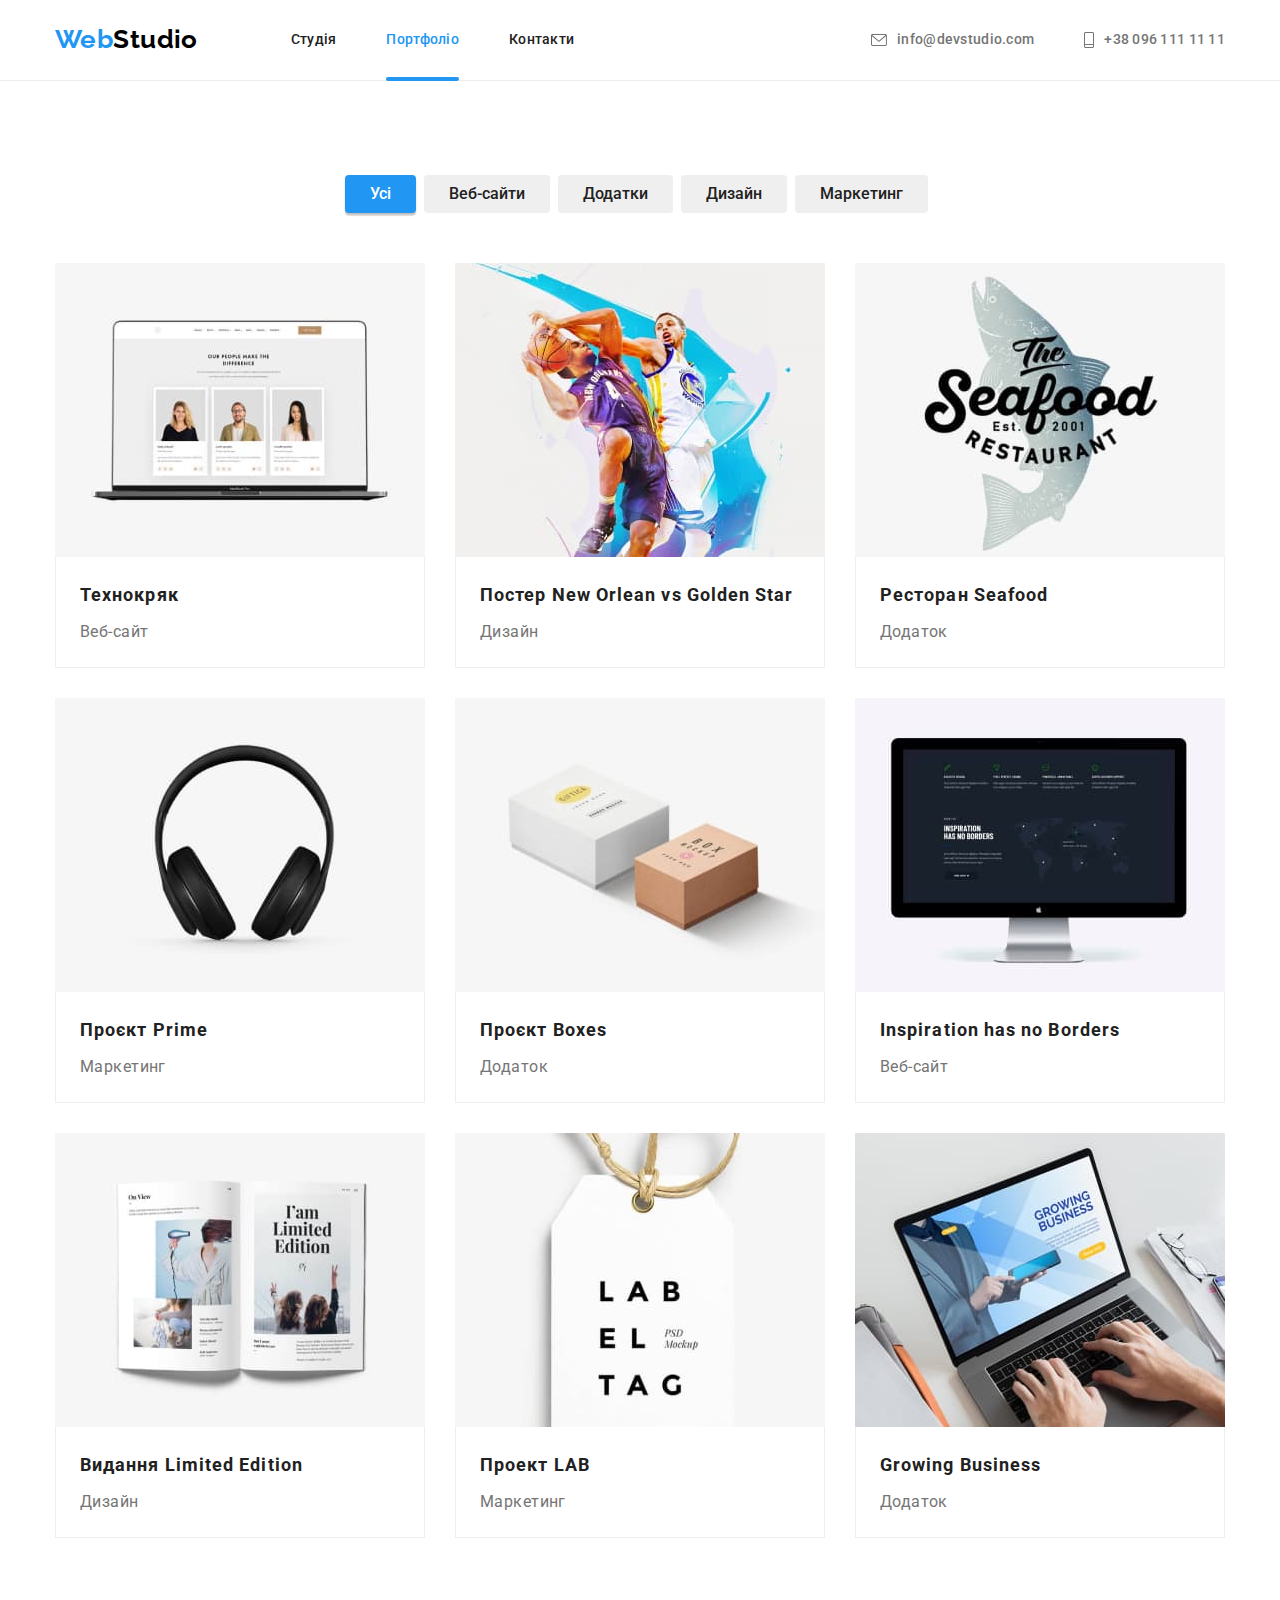
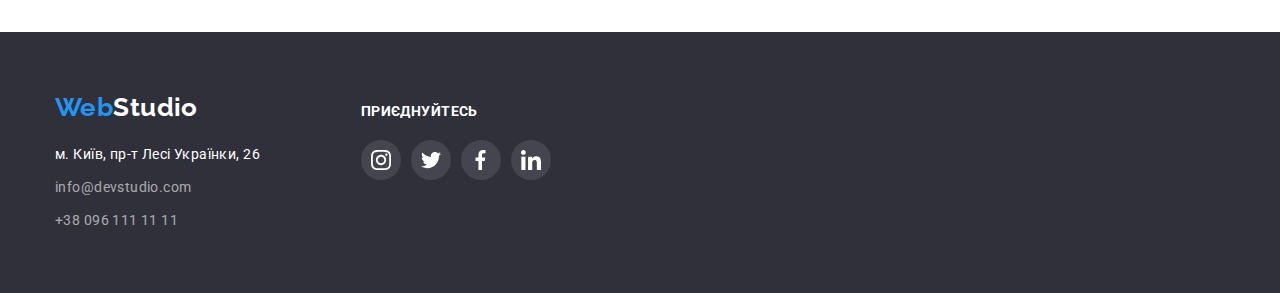
==== portfolio.html @ 5dd69305 "copy 05" ====
<!DOCTYPE html>
<html lang="uk">
  <head>
    <meta charset="UTF-8" />
    <meta http-equiv="X-UA-Compatible" content="IE=edge" />
    <meta name="viewport" content="width=device-width, initial-scale=1.0" />
    <title>Portfolio</title>
    <link
      href="https://fonts.googleapis.com/css2?family=Montserrat:wght@400;700&family=Raleway:wght@700&family=Roboto:wght@400;500;700;900&display=swap"
      rel="stylesheet"
    />
    <link
      rel="stylesheet"
      href="https://cdnjs.cloudflare.com/ajax/libs/modern-normalize/1.1.0/modern-normalize.min.css"
    />
    <link rel="stylesheet" href="./css/styles.css" />
  </head>
  <body>
    <!--==========Шапка==========-->
    <header class="header">
      <div class="conteiner">
        <nav class="nav">
          <a class="logo link" href="./index.html"><span class="web">Web</span>Studio</a>
          <ul class="site-nav">
            <li class="item">
              <a class="link nav-link" href="./index.html">Студія</a>
            </li>
            <li class="item item-portfolio">
              <a class="link nav-link portfolio-link" href="./portfolio.html">Портфоліо</a>
            </li>
            <li class="item">
              <a class="link nav-link" href="/">Контакти</a>
            </li>
          </ul>
        </nav>
        <ul class="contact-header">
          <li>
            <a class="link mail" href="mailto:info@devstudio.com">
              <svg aria-label="іконка конверту" width="16" height="12" class="icon-mail">
                <use href="./images/sprite.svg#icon-leter"></use>
              </svg>
              info@devstudio.com</a
            >
          </li>
          <li>
            <a class="link tel" href="tel:+380961111111">
              <svg aria-label="іконка телефону" width="10" height="16" class="icon-tel">
                <use href="./images/sprite.svg#icon-phone"></use>
              </svg>
              +38 096 111 11 11</a
            >
          </li>
        </ul>
      </div>
    </header>
    <main>
      <section class="portfolio-section section">
        <div class="conteiner">
          <h1 class="titel-none">Портфоліо</h1>
          <ul class="list portfolio-button">
            <li><button class="portfolio-btn all-btn" type="button">Усі</button></li>
            <li><button class="portfolio-btn" type="button">Веб-сайти</button></li>
            <li><button class="portfolio-btn" type="button">Додатки</button></li>
            <li><button class="portfolio-btn" type="button">Дизайн</button></li>
            <li><button class="portfolio-btn" type="button">Маркетинг</button></li>
          </ul>
          <ul class="list portfolio">
            <li class="item">
              <a class="link" href="/">
                <div class="portfolio-img">
                  <img
                    src="./images/portfolio-1.jpg"
                    alt="Відкритий лептоп з зображенням веб-сторінки"
                    width="370"
                    height="294"
                  />
                  <div class="portfilio-overlay">
                    <p class="portfolio-text">
                      Ресурс пропонує комплексні пропозиції з різним рівнем функціоналу та сервісів.
                      Все це дозволить відвідувачу отримати вичерпні відомості про компанію чи
                      приватну особу.
                    </p>
                  </div>
                </div>

                <div class="portfolio-card">
                  <h2 class="portfolio-titel">Технокряк</h2>
                  <p class="portfolio-description">Веб-сайт</p>
                </div>
              </a>
            </li>
            <li class="item">
              <a class="link" href="/">
                <div class="portfolio-img">
                  <img
                    src="./images/portfolio-2.jpg"
                    alt="Два баскетболіста у стрибку"
                    width="370"
                    height="294"
                  />
                  <div class="portfilio-overlay">
                    <p class="portfolio-text">
                      Ресурс пропонує комплексні пропозиції з різним рівнем функціоналу та сервісів.
                      Все це дозволить відвідувачу отримати вичерпні відомості про компанію чи
                      приватну особу.
                    </p>
                  </div>
                </div>

                <div class="portfolio-card">
                  <h2 class="portfolio-titel">Постер New Orlean vs Golden Star</h2>
                  <p class="portfolio-description">Дизайн</p>
                </div>
              </a>
            </li>
            <li class="item">
              <a class="link" href="/"
                ><div class="portfolio-img">
                  <img
                    src="./images/portfolio-3.jpg"
                    alt="Логотип у вигляді риби з назвою ресторану"
                    width="370"
                    height="294"
                  />
                  <div class="portfilio-overlay">
                    <p class="portfolio-text">
                      Ресурс пропонує комплексні пропозиції з різним рівнем функціоналу та сервісів.
                      Все це дозволить відвідувачу отримати вичерпні відомості про компанію чи
                      приватну особу.
                    </p>
                  </div>
                </div>

                <div class="portfolio-card">
                  <h2 class="portfolio-titel">Ресторан Seafood</h2>
                  <p class="portfolio-description">Додаток</p>
                </div>
              </a>
            </li>
            <li class="item">
              <a class="link" href="/"
                ><div class="portfolio-img">
                  <img
                    src="./images/portfolio-4.jpg"
                    alt="Зображення навушників"
                    width="370"
                    height="294"
                  />
                  <div class="portfilio-overlay">
                    <p class="portfolio-text">
                      Ресурс пропонує комплексні пропозиції з різним рівнем функціоналу та сервісів.
                      Все це дозволить відвідувачу отримати вичерпні відомості про компанію чи
                      приватну особу.
                    </p>
                  </div>
                </div>
                <div class="portfolio-card">
                  <h2 class="portfolio-titel">Проєкт Prime</h2>
                  <p class="portfolio-description">Маркетинг</p>
                </div>
              </a>
            </li>
            <li class="item">
              <a class="link" href="/"
                ><div class="portfolio-img">
                  <img
                    src="./images/portfolio-5.jpg"
                    alt="Дві картонні коробочки (біла та кавова)"
                    width="370"
                    height="294"
                  />
                  <div class="portfilio-overlay">
                    <p class="portfolio-text">
                      Ресурс пропонує комплексні пропозиції з різним рівнем функціоналу та сервісів.
                      Все це дозволить відвідувачу отримати вичерпні відомості про компанію чи
                      приватну особу.
                    </p>
                  </div>
                </div>
                <div class="portfolio-card">
                  <h2 class="portfolio-titel">Проєкт Boxes</h2>
                  <p class="portfolio-description">Додаток</p>
                </div>
              </a>
            </li>
            <li class="item">
              <a class="link" href="/"
                ><div class="portfolio-img">
                  <img
                    src="./images/portfolio-6.jpg"
                    alt="Монітор з відкритою веб-сторінкою на ньому"
                    width="370"
                    height="294"
                  />
                  <div class="portfilio-overlay">
                    <p class="portfolio-text">
                      Ресурс пропонує комплексні пропозиції з різним рівнем функціоналу та сервісів.
                      Все це дозволить відвідувачу отримати вичерпні відомості про компанію чи
                      приватну особу.
                    </p>
                  </div>
                </div>
                <div class="portfolio-card">
                  <h2 class="portfolio-titel">Inspiration has no Borders</h2>
                  <p class="portfolio-description">Веб-сайт</p>
                </div>
              </a>
            </li>
            <li class="item">
              <a class="link" href="/"
                ><div class="portfolio-img">
                  <img
                    src="./images/portfolio-7.jpg"
                    alt="Зображення розгорнутого жіночого журналу"
                    width="370"
                    height="294"
                  />
                  <div class="portfilio-overlay">
                    <p class="portfolio-text">
                      Ресурс пропонує комплексні пропозиції з різним рівнем функціоналу та сервісів.
                      Все це дозволить відвідувачу отримати вичерпні відомості про компанію чи
                      приватну особу.
                    </p>
                  </div>
                </div>
                <div class="portfolio-card">
                  <h2 class="portfolio-titel">Видання Limited Edition</h2>
                  <p class="portfolio-description">Дизайн</p>
                </div>
              </a>
            </li>
            <li class="item">
              <a class="link" href="/"
                ><div class="portfolio-img">
                  <img
                    src="./images/portfolio-8.jpg"
                    alt="Біла бірка з логотипом"
                    width="370"
                    height="294"
                  />
                  <div class="portfilio-overlay">
                    <p class="portfolio-text">
                      Ресурс пропонує комплексні пропозиції з різним рівнем функціоналу та сервісів.
                      Все це дозволить відвідувачу отримати вичерпні відомості про компанію чи
                      приватну особу.
                    </p>
                  </div>
                </div>
                <div class="portfolio-card">
                  <h2 class="portfolio-titel">Проект LAB</h2>
                  <p class="portfolio-description">Маркетинг</p>
                </div>
              </a>
            </li>
            <li class="item">
              <a class="link" href="/"
                ><div class="portfolio-img">
                  <img
                    src="./images/portfolio-9.jpg"
                    alt="Руки мужчини друкують на лептопі"
                    width="370"
                    height="294"
                  />
                  <div class="portfilio-overlay">
                    <p class="portfolio-text">
                      Ресурс пропонує комплексні пропозиції з різним рівнем функціоналу та сервісів.
                      Все це дозволить відвідувачу отримати вичерпні відомості про компанію чи
                      приватну особу.
                    </p>
                  </div>
                </div>
                <div class="portfolio-card">
                  <h2 class="portfolio-titel">Growing Business</h2>
                  <p class="portfolio-description">Додаток</p>
                </div>
              </a>
            </li>
          </ul>
        </div>
      </section>
    </main>
    <!-- Підвал -->
    <footer class="footer">
      <div class="conteiner footer-adress">
        <div>
          <a class="logo link footer-logo" href="./index.html"
            ><span class="web">Web</span>Studio</a
          >
          <address class="address">
            <ul class="list-adress">
              <li class="list">
                <a
                  class="adress-link link"
                  href="https://goo.gl/maps/8zeP9j5eDiiV9xNEA"
                  target="_blank"
                >
                  м. Київ, пр-т Лесі Українки, 26</a
                >
              </li>
              <li class="list">
                <a class="link footer-mail" href="mailto:info@devstudio.com">info@devstudio.com</a>
              </li>
              <li class="list">
                <a class="link footer-tel" href="tel:+380961111111">+38 096 111 11 11</a>
              </li>
            </ul>
          </address>
        </div>
        <div class="join">
          <p class="join-text">Приєднуйтесь</p>
          <ul class="social-media-footer">
            <li>
              <a href="/"
                ><svg width="20" height="20" class="social-media">
                  <use href="./images/sprite.svg#icon-instagram"></use></svg
              ></a>
            </li>
            <li>
              <a href="/"
                ><svg width="20" height="20" class="social-media">
                  <use href="./images/sprite.svg#icon-twitter"></use></svg
              ></a>
            </li>
            <li>
              <a href="/"
                ><svg width="20" height="20" class="social-media">
                  <use href="./images/sprite.svg#icon-facebook"></use></svg
              ></a>
            </li>
            <li>
              <a href="/"
                ><svg width="20" height="20" class="social-media">
                  <use href="./images/sprite.svg#icon-linkedin"></use></svg
              ></a>
            </li>
          </ul>
        </div>
      </div>
    </footer>
  </body>
</html>
---- css/styles.css ----
:root {
  --accent-color: #2196f3;
  --titel-color: #212121;
  --text-color: #757575;
  --footer-color: rgba(255, 255, 255, 0.6);
  --clien-icon: rgba(175, 177, 184, 1);
  --time-cube: cubic-bezier(0.4, 0, 0.2, 1);
}

html {
  box-sizing: border-box;
}

a {
  text-decoration: none;
  color: inherit;
}

body {
  background-color: #fff;
  color: var(--text-color);
  font-family: 'Roboto', font-family;
  font-size: 14px;
  letter-spacing: 0.03em;
}

h1,
h2,
h3,
h4,
p,
ul {
  margin: 0;
}

ul {
  padding-left: 0;
  list-style: none;
}

img {
  display: block;
  max-width: 100%;
  height: auto;
}

/* ==========hide titel========== */
.titel-none {
  position: absolute;
  width: 1px;
  height: 1px;
  margin: -1px;
  border: 0;
  padding: 0;
  white-space: nowrap;
  clip-path: inset(100%);
  clip: rect(0 0 0 0);
  overflow: hidden;
}

/* --==========header==========-- */

.conteiner {
  width: 1200px;
  margin-left: auto;
  margin-right: auto;
  align-items: center;
  padding-left: 15px;
  padding-right: 15px;
  /* outline: 1px solid rgb(248, 135, 135); */
}

.header .conteiner {
  display: flex;
  align-items: center;
}

.section {
  padding-top: 94px;
  padding-bottom: 94px;
  /* outline: 1px solid green; */
}

.header {
  border-bottom-width: 1px;
  border-bottom-style: solid;
  border-bottom-color: #ececec;
}

/* ==========logo========== */
.logo {
  font-family: 'Raleway', font-family;
  font-weight: 700;
  font-size: 26px;
  line-height: 1.19;
  color: #000000;
  padding-top: 24px;
  padding-bottom: 25px;
  margin-right: 93px;
}

.web {
  color: var(--accent-color);
}

/* ==========nav========== */

.site-nav,
.nav {
  display: flex;
  align-items: center;
}

.site-nav .item {
  margin-right: 50px;
}

.site-nav .item:last-child {
  margin-right: 0;
}

.nav-link,
.studio-link {
  position: relative;
}

.nav-link::after {
  display: inline-block;
  content: '';
  position: absolute;
  bottom: -1px;
  right: 0;

  background-color: var(--accent-color);
  border-radius: 2px;

  width: 100%;
  height: 4px;

  transform: scaleX(0);

  transition: transform 250ms var(--time-cube);
}

.nav-link:hover::after {
  transform: scaleX(1);
}

.studio-link.nav-link::after,
.portfolio-link.nav-link::after {
  transform: scaleX(1);
}

.contact-header {
  display: flex;
  margin-left: auto;
}

.contact-header .link {
  padding-top: 32px;
  padding-bottom: 32px;
}

.contact-header li:first-child {
  margin-right: 50px;
}
.contact-header a {
  display: flex;
  align-items: center;
}

.icon-mail,
.icon-tel {
  margin-right: 10px;
  fill: var(--text-color);
}

.mail .icon-mail,
.tel .icon-tel {
  transition: fill 250ms var(--time-cube);
}

.mail:hover .icon-mail,
.mail:focus .icon-mail {
  fill: var(--accent-color);
}

.tel:hover .icon-tel,
.tel:focus .icon-tel {
  fill: var(--accent-color);
}

.nav-link {
  display: block;
  font-weight: 500;
  line-height: 1.14;
  letter-spacing: 0.02em;
  color: var(--titel-color);
  padding-top: 32px;
  padding-bottom: 32px;
}

.studio-link,
.portfolio-link {
  color: var(--accent-color);
}

.mail,
.tel {
  font-weight: 500;
  line-height: 1.14;
  letter-spacing: 0.02em;
  color: var(--text-color);
}

.mail:hover,
.tel:hover,
.nav-link:hover {
  color: var(--accent-color);
}

.mail:focus,
.tel:focus,
.nav-link:focus {
  color: var(--accent-color);
}

.nav-link,
.mail,
.tel {
  transition: color 250ms var(--time-cube);
}

/* ==========body========== */
/* ==========Hero section========== */

.hero {
  text-align: center;
  padding: 200px 0;
  max-width: 1600px;
  min-height: 600px;
  background-color: #2f303a;
  background-image: linear-gradient(to right, rgba(47, 48, 58, 0.4), rgba(47, 48, 58, 0.4)),
    url(../images/background.jpg);
  background-size: cover;
  background-position: center;
  margin: 0 auto;
}

.hero-title {
  font-weight: 900;
  font-size: 44px;
  line-height: 1.36;
  letter-spacing: 0.06em;
  text-transform: uppercase;
  color: #fff;
  margin-bottom: 30px;
  width: 696px;
  margin-left: auto;
  margin-right: auto;
}

.hero-btn {
  font-weight: 700;
  font-size: 16px;
  line-height: 1.88;
  letter-spacing: 0.06em;
  background-color: var(--accent-color);
  color: #fff;
  cursor: pointer;
  border: 0;
  padding: 10px 32px;
  border-radius: 4px;
  transition: background-color 250ms var(--time-cube);
}

.hero-btn:hover,
.hero-btn:focus {
  background-color: #188ce8;
}

/* ==========Benefits section========== */

.benefits,
.what-doing,
.team {
  display: flex;
  margin-left: -15px;
  margin-right: -15px;
}

.benefits .item {
  width: calc((100% - 90px) / 4);
  margin-right: 15px;
  margin-left: 15px;
}

.benefits-icon {
  display: flex;
  background: #f5f4fa;
  height: 120px;
  border-radius: 4px;
  justify-content: center;
  align-items: center;
}

.benefits .item:last-child {
  margin-right: 0;
}

.benefits-titel {
  margin-bottom: 10px;
  margin-top: 30px;
  font-size: 14px;
  line-height: 1.14;
  text-transform: uppercase;
  color: var(--titel-color);
}

.benefits-text {
  line-height: 1.71;
}

/* ==========What we doing========== */

.what-doing-section {
  padding-top: 0;
}

.titel-section {
  font-size: 36px;
  line-height: 1.17;
  text-align: center;
  color: var(--titel-color);
  margin-bottom: 50px;
}

.what-doing .item {
  position: relative;
  width: calc((100% - 60px) / 3);
  margin-right: 15px;
  margin-left: 15px;
}

.what-doing-conteiner {
  position: relative;
}

.what-doing .item:last-child {
  margin-bottom: 0;
}

.text-doing {
  display: flex;
  align-items: center;
  justify-content: center;
  position: absolute;
  bottom: 0;
  width: 100%;
  height: 70px;
  text-transform: uppercase;
  font-weight: 700;
  line-height: 1.14;
  background: rgba(47, 48, 58, 0.8);
  color: #ffffff;
}

/* ==========Our team========== */

.team-section {
  background-color: #f5f4fa;
}

.team .item {
  width: calc((100% - 90px) / 4);
  margin-left: 15px;
  margin-right: 15px;
  background-color: #ffffff;
  box-shadow: 0px 1px 3px rgba(0, 0, 0, 0.12), 0px 1px 1px rgba(0, 0, 0, 0.14),
    0px 2px 1px rgba(0, 0, 0, 0.2);
  border-radius: 0px 0px 4px 4px;
}

.team-name {
  font-weight: 500;
  font-size: 16px;
  line-height: 1.18;
  color: var(--titel-color);
  text-align: center;
  padding-top: 30px;
}

.team-position {
  font-size: 16px;
  line-height: 1.18;
  text-align: center;
  margin-top: 10px;
  margin-bottom: 16px;
}

.social-media {
  fill: var(--clien-icon);

  transition: fill 250ms var(--time-cube);
}

.team-link {
  display: flex;
  margin-bottom: 30px;
}

.team-link ul {
  margin-left: auto;
  margin-right: auto;
  display: flex;
  gap: 10px;
  /* text-align: center;
  align-items: center; */
}

.team-link a {
  display: flex;
  margin-left: auto;
  margin-right: auto;
  height: 20px;
  width: 40px;
  height: 40px;
  align-items: center;
  justify-content: center;
  border-radius: 50%;

  transition: background-color 250ms var(--time-cube);
}

.team-link a:hover .social-media,
.team-link a:focus .social-media {
  fill: #fff;
}

.team-link a:hover,
.team-link a:focus {
  background-color: var(--accent-color);
}

/* ==========Client========== */

.client {
  display: flex;
  gap: 30px;
}

.client-icon {
  display: flex;
  justify-content: center;
  align-items: center;
  border: 1px solid var(--clien-icon);
  border-radius: 4px;
  width: 170px;
  height: 92px;
}

.client svg {
  fill: var(--clien-icon);
}

.client-icon:hover,
.client-icon:focus {
  border-color: var(--accent-color);
}

.client-icon:hover .company-icon,
.client-icon:focus .company-icon {
  fill: var(--accent-color);
}

.client-icon {
  transition: border-color 250ms var(--time-cube);
}

.company-icon {
  transition: fill 250ms var(--time-cube);
}

/* ==========Footer========== */
.address {
  font-style: normal;
  line-height: 1.71;
  color: #fff;
  margin-top: 20px;
  text-align: left;
}

.footer {
  padding: 60px 0;
  background-color: #2f303a;
}

.footer-adress {
  display: flex;
  align-items: baseline;
}

.footer-logo,
.adress-link {
  color: #fff;
  padding: 0;
}

.footer-logo {
  display: block;
  max-width: 145px;
}

.list-adress {
  max-width: 231px;
}

.list-adress .list {
  margin-bottom: 9px;
}

.list-adress .list:last-child {
  margin-bottom: 0;
}

.footer-mail,
.footer-tel {
  color: rgba(255, 255, 255, 0.6);

  transition: color 250ms var(--time-cube);
}

.footer-mail:hover,
.footer-tel:hover {
  color: var(--accent-color);
}

.footer-mail:focus,
.footer-tel:focus {
  color: var(--accent-color);
}

.social-media-footer {
  display: flex;
  gap: 10px;
}

.join {
  margin-left: 70px;
}

.join-text {
  text-transform: uppercase;
  font-weight: 700;
  line-height: 1.14;
  color: #ffffff;
  margin-bottom: 20px;
}

.social-media svg {
  fill: #fff;
}

.social-media-footer a {
  display: flex;
  margin-left: auto;
  margin-right: auto;
  height: 20px;
  width: 40px;
  height: 40px;
  align-items: center;
  justify-content: center;
  background-color: rgba(255, 255, 255, 0.1);
  border-radius: 50%;

  transition: background-color 250ms var(--time-cube);
}

.social-media-footer a:hover,
.social-media-footer a:focus {
  background-color: var(--accent-color);
}

.social-media-footer .social-media {
  fill: #fff;
}

/* ====================portfolio==================== */

.portfolio-btn {
  font-family: inherit;
  font-weight: 500;
  font-size: 16px;
  line-height: 1.62;
  text-align: center;
  color: var(--titel-color);
  cursor: pointer;

  transition: background-color 250ms var(--time-cube), color 250ms var(--time-cube),
    box-shadow 250ms var(--time-cube);
}

.portfolio-btn:hover,
.portfolio-btn:focus {
  color: #fff;
  background-color: var(--accent-color);
  box-shadow: 0px 3px 1px rgba(0, 0, 0, 0.1), 0px 1px 2px rgba(0, 0, 0, 0.08),
    0px 2px 2px rgba(0, 0, 0, 0.12);
}

.all-btn {
  color: #fff;
  background-color: var(--accent-color);
  box-shadow: 0px 3px 1px rgba(0, 0, 0, 0.1), 0px 1px 2px rgba(0, 0, 0, 0.08),
    0px 2px 2px rgba(0, 0, 0, 0.12);
}

.portfolio-titel {
  font-size: 18px;
  line-height: 2;
  letter-spacing: 0.06em;
  color: var(--titel-color);
}

.portfolio-description {
  font-size: 16px;
  line-height: 1.88;
  color: var(--text-color);
  margin-top: 4px;
}

.portfolio-button {
  display: flex;
  justify-content: center;
  margin-bottom: 50px;
}

.portfolio-button .portfolio-btn {
  margin-right: 8px;
  padding: 6px 25px;
  border: none;
  border-radius: 4px;
}

.portfolio-button:last-child {
  margin: 0;
}

.portfolio {
  display: flex;
  flex-wrap: wrap;
}

.portfolio .item {
  width: calc((100% - 60px) / 3);
  margin-right: 30px;
  margin-bottom: 30px;
}

.portfolio .item:nth-last-child(-n + 3) {
  margin-bottom: 0;
}

.portfolio a {
  display: block;
  transition: box-shadow 250ms var(--time-cube);
}

.portfolio a:hover,
.portfolio a:focus {
  box-shadow: 0px 1px 1px rgba(0, 0, 0, 0.12), 0px 4px 4px rgba(0, 0, 0, 0.06),
    1px 4px 6px rgba(0, 0, 0, 0.16);
}

.portfolio-card {
  border-right-width: 1px;
  border-right-style: solid;
  border-right-color: #eeeeee;

  border-bottom-width: 1px;
  border-bottom-style: solid;
  border-bottom-color: #eeeeee;

  border-left-width: 1px;
  border-left-style: solid;
  border-left-color: #eeeeee;

  padding: 20px 24px;
}

.portfolio .item:nth-child(3n) {
  margin-right: 0;
}

.portfolio-img {
  position: relative;
  overflow: hidden;
}

.portfolio-text {
  height: 100%;
  width: 100%;
  font-size: 18px;
  line-height: 1.56;
  letter-spacing: 0.03em;
  color: #fff;
  overflow: auto;
}

.portfilio-overlay {
  position: absolute;
  display: inline-block;
  background-color: rgba(33, 150, 243, 0.9);
  bottom: 0;
  width: 100%;
  padding: 63px 24px;

  transform: translateY(100%);
  transition: transform 250ms var(--time-cube);
  visibility: hidden;
}

.portfolio a:hover .portfilio-overlay,
.portfolio a:focus .portfilio-overlay {
  transform: translateY(0);
  visibility: visible;
}

/* ==========Modal's Windows========== */

.backdrop {
  position: fixed;
  top: 0;
  left: 0;
  width: 100%;
  height: 100%;
  background-color: rgba(0, 0, 0, 0.2);
  z-index: 99;

  visibility: visible;
  opacity: 1;
  transition: opacity 250ms var(--time-cube), visibility 250ms var(--time-cube) 0s;
}

.order-modal {
  position: absolute;
  top: 50%;
  left: 50%;

  width: 528px;
  height: 581px;
  background-color: #fff;
  border-radius: 4px;
  box-shadow: 0px 1px 3px rgba(0, 0, 0, 0.12), 0px 1px 1px rgba(0, 0, 0, 0.14),
    0px 2px 1px rgba(0, 0, 0, 0.2);

  transform: translate(-50%, -50%) scale(1);
  opacity: 1;

  transition: transform 250ms var(--time-cube);
}

.backdrop.is-hidden {
  visibility: hidden;
  opacity: 0;
  pointer-events: none;
}

.backdrop.is-hidden .order-modal {
  transform: translate(-50%, -50%) scale(0.8);
}

.btn-modal {
  position: absolute;
  top: 8px;
  right: 8px;

  display: flex;
  justify-content: center;
  align-items: center;
  width: 30px;
  height: 30px;
  border-radius: 50px;
  cursor: pointer;
  padding: 0;
  background-color: #fff;
  border: 1px solid rgba(0, 0, 0, 0.1);
}
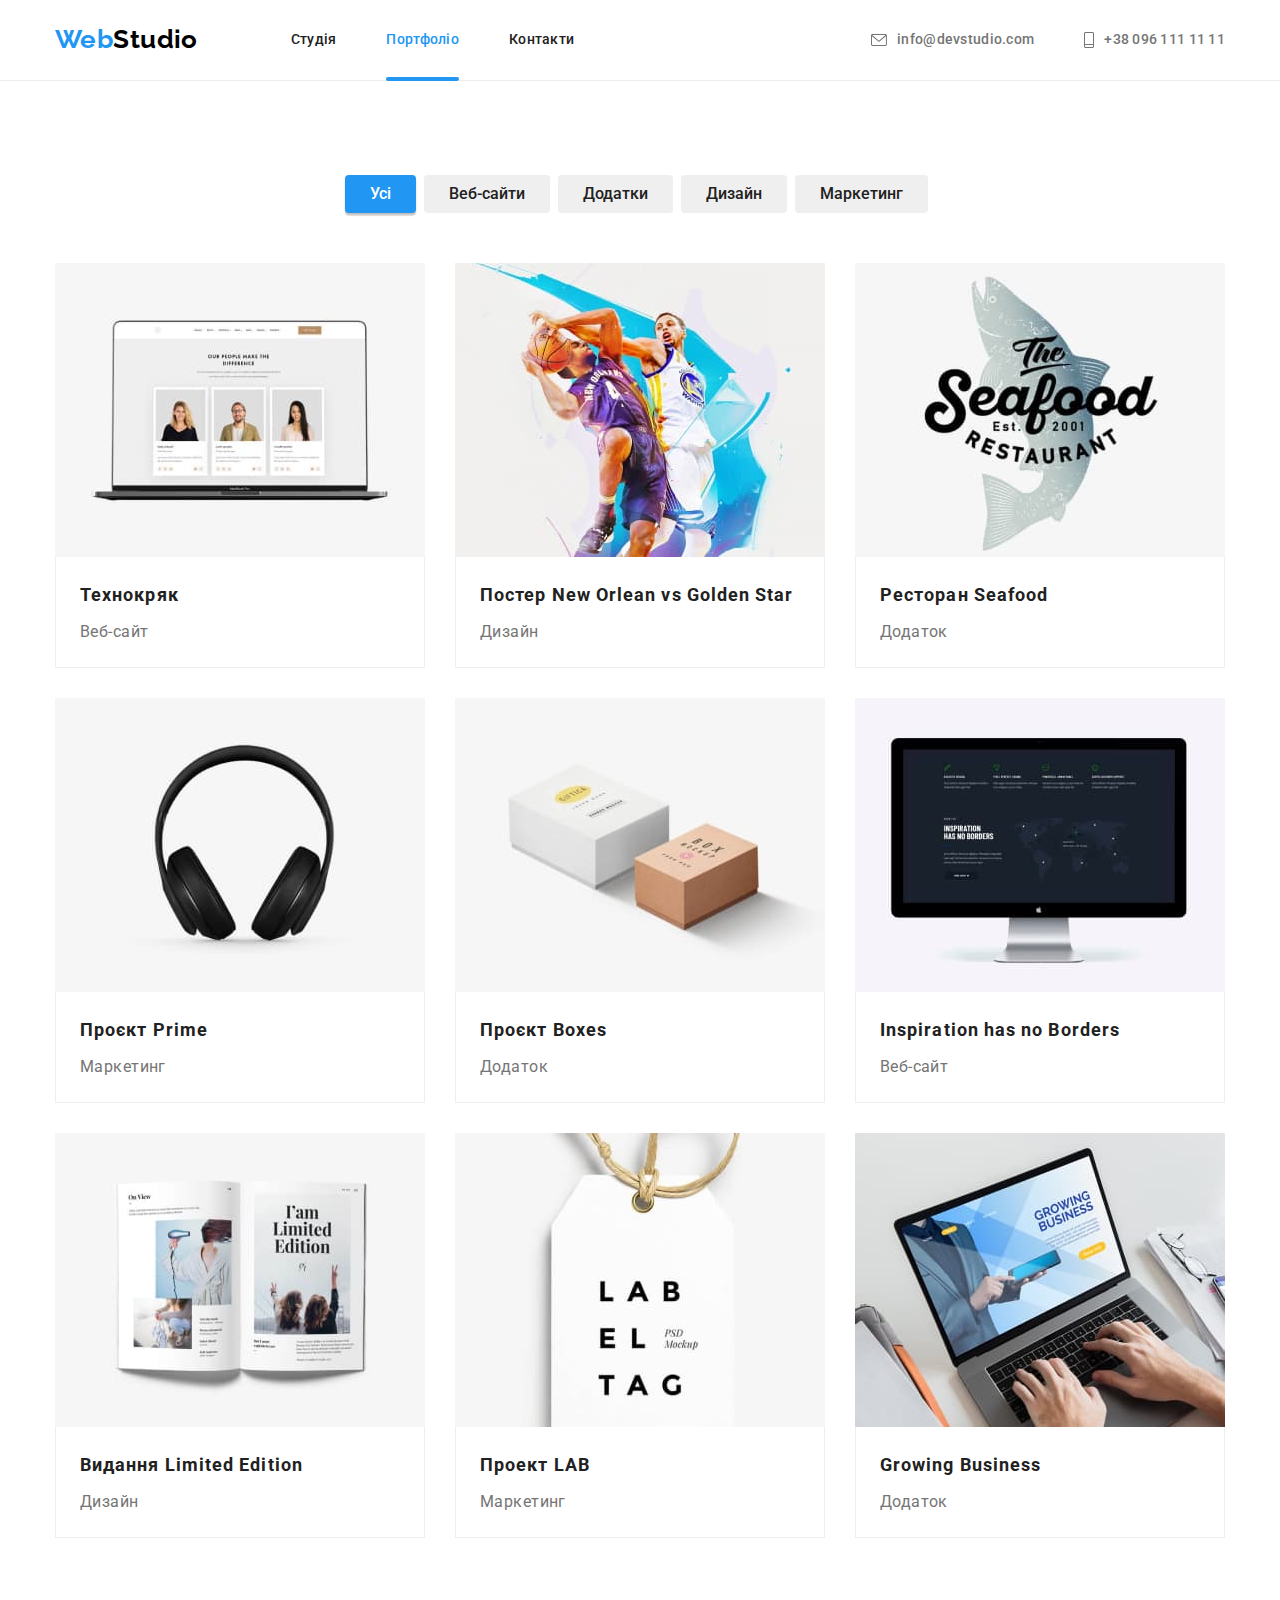
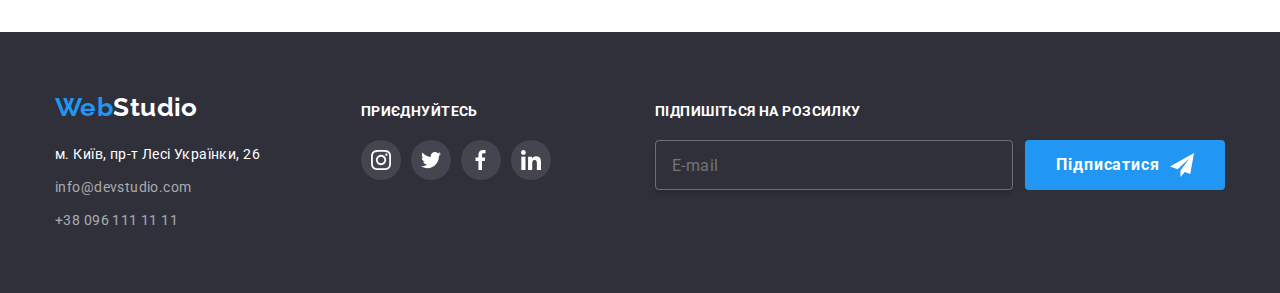
==== commit 46ddbe42: "ready" ====
--- a/portfolio.html
+++ b/portfolio.html
@@ -335,6 +335,21 @@
             </li>
           </ul>
         </div>
+        <div class="sign-up">
+          <p class="join-text">Підпишіться на розсилку</p>
+          <form class="sign-up-form">
+            <input
+              type="email"
+              class="sign-up-form-imput"
+              name="user_email"
+              placeholder="E-mail"
+              required
+            />
+            <button type="submit" class="sing-up-btn">
+              <span class="sing-up-btn-text">Підписатися</span>
+            </button>
+          </form>
+        </div>
       </div>
     </footer>
   </body>
--- a/css/styles.css
+++ b/css/styles.css
@@ -585,6 +585,72 @@
   fill: #fff;
 }
 
+.sign-up {
+  display: flex;
+  flex-direction: column;
+  margin-left: auto;
+}
+
+.sign-up-form {
+  display: flex;
+  align-items: center;
+}
+
+.sign-up-form-imput {
+  padding: 15px 16px;
+  width: 358px;
+  height: 50px;
+  border: 1px solid rgba(255, 255, 255, 0.3);
+  background-color: inherit;
+  border-radius: 4px;
+  font-size: 16px;
+  line-height: 1.25;
+  letter-spacing: 0.03em;
+  outline: none;
+  box-shadow: 0px 4px 4px rgba(0, 0, 0, 0.15);
+  transition: border 250ms var(--time-cube);
+}
+
+.sign-up-form-imput:focus-within {
+  border: 1px solid var(--accent-color);
+}
+
+.sing-up-btn {
+  margin-left: 12px;
+  min-width: 200px;
+  height: 50px;
+  border: 0;
+  font-weight: 700;
+  font-size: 16px;
+  line-height: 1.88;
+  letter-spacing: 0.06em;
+  background-color: var(--accent-color);
+  color: #fff;
+  cursor: pointer;
+  border-radius: 4px;
+  transition: background-color 250ms var(--time-cube);
+}
+
+.sing-up-btn:hover,
+.sing-up-btn:focus {
+  background-color: #188ce8;
+}
+
+.sing-up-btn-text {
+  display: flex;
+  align-items: center;
+  justify-content: center;
+}
+
+.sing-up-btn-text::after {
+  display: inline-flex;
+  width: 24px;
+  height: 24px;
+  content: '';
+  background-image: url(../images/plane.svg);
+  margin-left: 10px;
+}
+
 /* ====================portfolio==================== */
 
 .portfolio-btn {
@@ -785,4 +851,149 @@
   padding: 0;
   background-color: #fff;
   border: 1px solid rgba(0, 0, 0, 0.1);
-}
+
+  transition: fill 250ms var(--time-cube);
+}
+
+.btn-modal:hover,
+.btn-modal:focus {
+  fill: var(--accent-color);
+}
+
+.modal-form,
+.modal-form-label {
+  display: flex;
+  flex-direction: column;
+  justify-content: center;
+}
+
+.modal-form {
+  border: 0;
+  padding: 40px;
+}
+
+.modal-form-label {
+  position: relative;
+}
+
+.modal-form-titel {
+  font-weight: 700;
+  font-size: 20px;
+  line-height: 1.15;
+  text-align: center;
+  letter-spacing: 0.03em;
+  color: var(--titel-color);
+  margin-bottom: 12px;
+}
+
+.modal-form-user-input {
+  width: 100%;
+  height: 40px;
+  padding: 12px 16px 12px 42px;
+  border-radius: 4px;
+  outline: none;
+  border: 1px solid rgba(33, 33, 33, 0.2);
+  transition: border 250ms var(--time-cube);
+}
+
+.modal-form-user-message {
+  resize: none;
+  padding: 12px 16px;
+  height: 96px;
+  width: 100%;
+  margin-top: 4px;
+  margin-bottom: 20px;
+  border-radius: 4px;
+  outline: none;
+  border: 1px solid rgba(33, 33, 33, 0.2);
+  transition: border 250ms var(--time-cube);
+}
+
+.checkbox-text {
+  line-height: 1.71;
+  color: #757575;
+  margin-left: 8px;
+}
+
+.modal-form-btn-send {
+  margin-left: auto;
+  margin-right: auto;
+  margin-top: 30px;
+  min-width: 200px;
+  height: 50px;
+  border: 0;
+  font-weight: 700;
+  font-size: 16px;
+  line-height: 1.88;
+  letter-spacing: 0.06em;
+  background-color: var(--accent-color);
+  color: #fff;
+  cursor: pointer;
+  border-radius: 4px;
+  box-shadow: 0px 4px 4px rgba(0, 0, 0, 0.15);
+  transition: background-color 250ms var(--time-cube);
+}
+
+.modal-form-btn-send:hover,
+.modal-form-btn-send:focus {
+  background-color: #188ce8;
+}
+
+.modal-form-user-input:focus-within,
+.modal-form-user-message:focus-within {
+  border: 1px solid var(--accent-color);
+}
+
+.modal-form-user-condition {
+  display: inline-block;
+  margin-left: auto;
+  margin-right: auto;
+}
+
+.modal-form-user-condition-link {
+  text-decoration: underline;
+  color: var(--accent-color);
+}
+
+.modal-form-imput-icon {
+  position: relative;
+  display: block;
+  margin-top: 4px;
+  margin-bottom: 10px;
+}
+
+.modal-form-icon {
+  position: absolute;
+  top: 50%;
+  left: 12px;
+  transform: translateY(-50%);
+  width: 18px;
+  height: 18px;
+  transition: fill 250ms var(--time-cube);
+}
+
+.modal-form-user-input:focus-within + .modal-form-icon {
+  fill: var(--accent-color);
+}
+
+.modal-checkbox {
+  position: absolute;
+  appearance: none;
+}
+
+.modal-form-user-condition {
+  display: flex;
+  align-items: center;
+}
+
+.icon-checkbox {
+  display: inline-block;
+  width: 16px;
+  height: 15px;
+  background-image: url(../images/checkbox-border.svg);
+  transition: background-image 250ms var(--time-cube);
+}
+
+.modal-checkbox:checked + .icon-checkbox {
+  background-image: url(../images/checkbox-icon.svg);
+}
